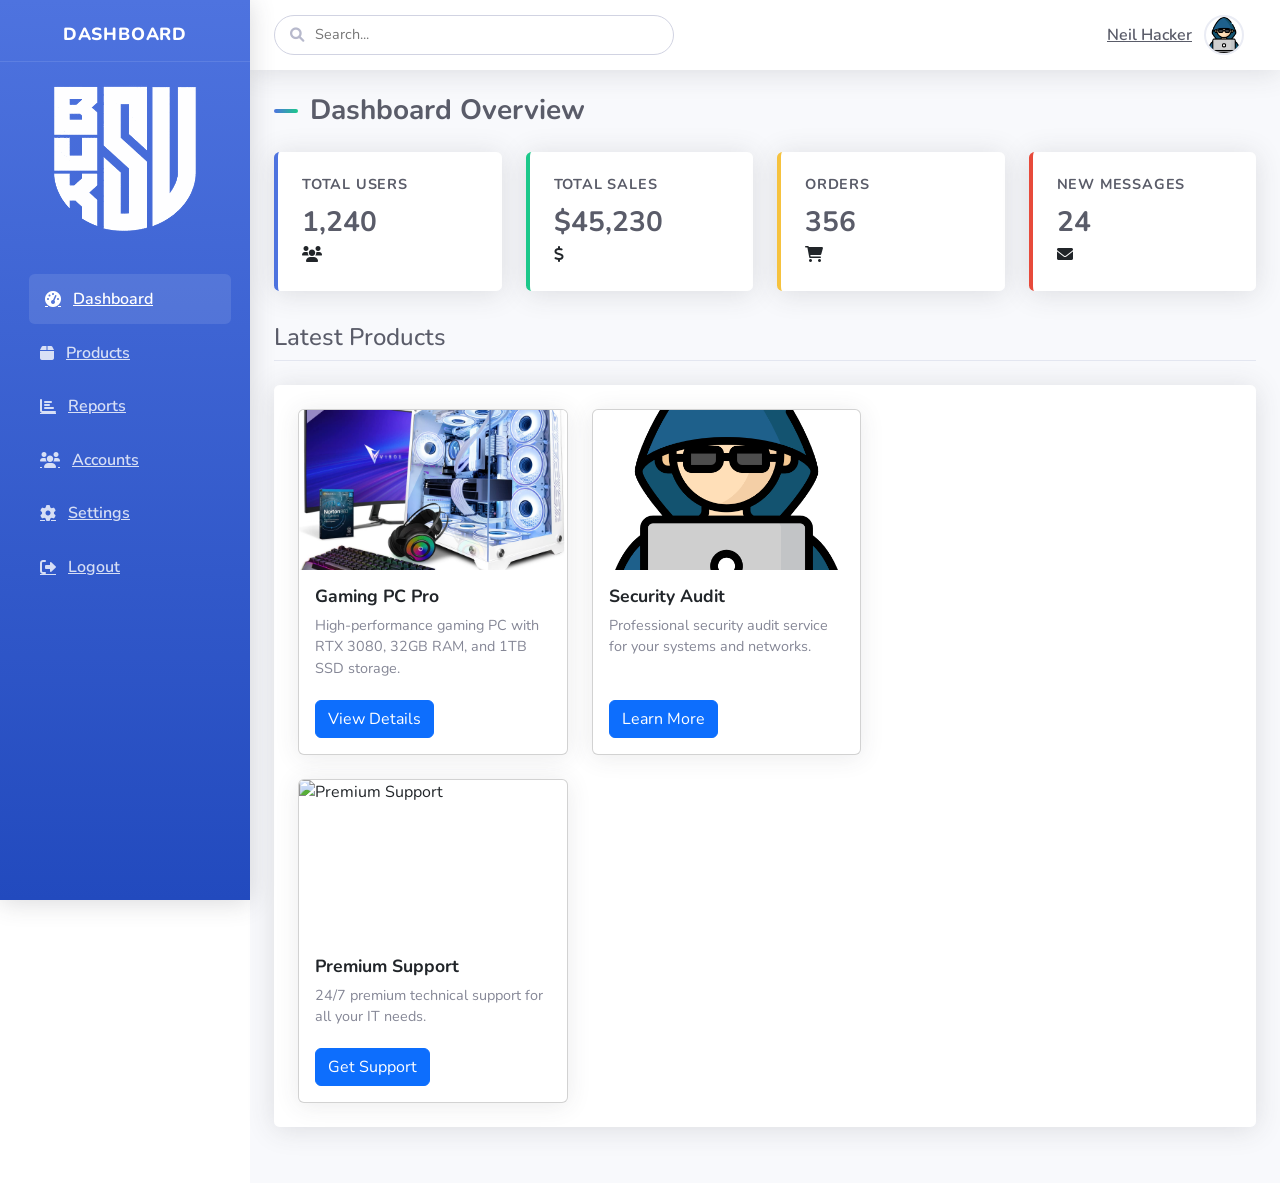
==== Index.html @ c75f9dcf "firstcommit" ====
<!DOCTYPE html>
<html lang="en">
<head>
    <meta charset="UTF-8">
    <meta name="viewport" content="width=device-width, initial-scale=1.0">
    <title>Admin Dashboard</title>
    <!-- Font Awesome -->
    <link rel="stylesheet" href="https://cdnjs.cloudflare.com/ajax/libs/font-awesome/6.0.0-beta3/css/all.min.css">
    <!-- Google Fonts - Nunito -->
    <link href="https://fonts.googleapis.com/css2?family=Nunito:wght@300;400;600;700&display=swap" rel="stylesheet">
    <!-- Custom CSS -->
    <link rel="stylesheet" href="Style/CSS/Index.css">
    <!-- Bootstrap CSS -->
    <link href="https://cdn.jsdelivr.net/npm/bootstrap@5.3.3/dist/css/bootstrap.min.css" rel="stylesheet" integrity="sha384-QWTKZyjpPEjISv5WaRU9OFeRpok6YctnYmDr5pNlyT2bRjXh0JMhjY6hW+ALEwIH" crossorigin="anonymous">
</head>
<body>
    <!-- Sidebar Navigation -->
    <aside class="sidebar">
        <div class="dashtext">
            <h3>DASHBOARD</h3>
        </div>
        <img src="Images/buksu-logo.png" alt="BUksU Logo" class="logo">
        
        <nav class="menu">
            <a href="Index.html" class="active">
                <i class="fas fa-tachometer-alt"></i>
                <span>Dashboard</span>
            </a>
            <a href="Products.html">
                <i class="fas fa-box"></i>
                <span>Products</span>
            </a>
            <a href="Reports.html">
                <i class="fas fa-chart-bar"></i>
                <span>Reports</span>
            </a>
            <a href="Accounts.html">
                <i class="fas fa-users"></i>
                <span>Accounts</span>
            </a>
            <a href="Settings.html" class="settings">
                <i class="fas fa-cog"></i>
                <span>Settings</span>
            </a>
            <a href="D:\\Programming\\HTML-CSS\\Penaflorida-CSS-HTML\\Login.html" class="logout">
                <i class="fas fa-sign-out-alt"></i>
                <span>Logout</span>
            </a>
        </nav>
    </aside>

    <!-- Main Content -->
    <main class="content">
        <!-- Top Navigation Bar -->
        <header class="topbar">
            <div class="search-container">
                <input type="text" placeholder="Search...">
            </div>
            <a href="#" class="profilepic">
                <span>Neil Hacker</span>
                <img src="Images/hacker.png" alt="Profile">
            </a>
        </header>

        <!-- Dashboard Content -->
        <div class="dashboard-data">
            <h1>Dashboard Overview</h1>
            
            <!-- Stats Cards -->
            <div class="studentinfo">
                <div class="info">
                    <h2>Total Users</h2>
                    <p>1,240</p>
                    <i class="fas fa-users"></i>
                </div>
                <div class="info">
                    <h2>Total Sales</h2>
                    <p>$45,230</p>
                    <i class="fas fa-dollar-sign"></i>
                </div>
                <div class="info">
                    <h2>Orders</h2>
                    <p>356</p>
                    <i class="fas fa-shopping-cart"></i>
                </div>
                <div class="info">
                    <h2>New Messages</h2>
                    <p>24</p>
                    <i class="fas fa-envelope"></i>
                </div>
            </div>

            <!-- Latest Products Section -->
            <section class="products-section">
                <h2>Latest Products</h2>
                <div class="topucontainer">
                    <div class="topuser">
                        <!-- Product Card 1 -->
                        <div class="card">
                            <img src="Images/pc.jpg" class="card-img-top" alt="Gaming PC">
                            <div class="card-body">
                                <h5 class="card-title">Gaming PC Pro</h5>
                                <p class="card-text">High-performance gaming PC with RTX 3080, 32GB RAM, and 1TB SSD storage.</p>
                                <a href="#" class="btn btn-primary">View Details</a>
                            </div>
                        </div>

                        <!-- Product Card 2 -->
                        <div class="card">
                            <img src="Images/hacker.png" class="card-img-top" alt="Security Service">
                            <div class="card-body">
                                <h5 class="card-title">Security Audit</h5>
                                <p class="card-text">Professional security audit service for your systems and networks.</p>
                                <a href="#" class="btn btn-primary">Learn More</a>
                            </div>
                        </div>

                        <!-- Product Card 3 -->
                        <div class="card">
                            <img src="https://via.placeholder.com/300x200/4e73df/ffffff?text=Product" class="card-img-top" alt="Premium Support">
                            <div class="card-body">
                                <h5 class="card-title">Premium Support</h5>
                                <p class="card-text">24/7 premium technical support for all your IT needs.</p>
                                <a href="#" class="btn btn-primary">Get Support</a>
                            </div>
                        </div>
                    </div>
                </div>
            </section>
        </div>
    </main>

    <!-- Add any additional scripts here -->
    <script>
        // Add any JavaScript functionality here
        document.addEventListener('DOMContentLoaded', function() {
            // Add active class to current page link
            const currentPage = window.location.pathname.split('/').pop() || 'index.html';
            const navLinks = document.querySelectorAll('.menu a');
            
            navLinks.forEach(link => {
                if (link.getAttribute('href') === currentPage) {
                    link.classList.add('active');
                }
            });
            
            // Add animation to stats on scroll
            const observerOptions = {
                threshold: 0.5
            };
            
            const observer = new IntersectionObserver((entries) => {
                entries.forEach(entry => {
                    if (entry.isIntersecting) {
                        entry.target.classList.add('animate');
                    }
                });
            }, observerOptions);
            
            document.querySelectorAll('.info').forEach(info => {
                observer.observe(info);
            });
        });
    </script>
</body>
</html>
---- Style/CSS/Index.css ----
/* Modern Dashboard UI Styles */
:root {
    --primary-color: #4e73df;
    --secondary-color: #1cc88a;
    --accent-color: #f6c23e;
    --danger-color: #e74a3b;
    --dark-color: #5a5c69;
    --light-color: #f8f9fc;
    --sidebar-width: 250px;
    --topbar-height: 70px;
    --transition: all 0.3s ease;
    --border-radius: 0.35rem;
    --box-shadow: 0 0.15rem 1.75rem 0 rgba(58, 59, 69, 0.15);
}

* {
    margin: 0;
    padding: 0;
    box-sizing: border-box;
    font-family: 'Nunito', -apple-system, BlinkMacSystemFont, 'Segoe UI', Roboto, 'Helvetica Neue', Arial, sans-serif;
}

body {
    display: flex;
    min-height: 100vh;
    background-color: var(--light-color);
    color: #5a5c69;
    line-height: 1.5;
}

a {
    text-decoration: none;
    transition: var(--transition);
}

/* Sidebar Styles */
.sidebar {
    position: fixed;
    top: 0;
    left: 0;
    width: var(--sidebar-width);
    height: 100vh;
    background: linear-gradient(180deg, var(--primary-color) 0%, #224abe 100%);
    color: white;
    padding: 1.5rem 0;
    display: flex;
    flex-direction: column;
    z-index: 1000;
    box-shadow: 0 0.15rem 1.5rem 0 rgba(58, 59, 69, 0.2);
    transition: var(--transition);
}

.sidebar .logo {
    width: 80%;
    max-width: 160px;
    height: auto;
    margin: 0 auto 2rem;
    display: block;
    filter: brightness(0) invert(1);
}

.dashtext h3 {
    text-align: center;
    font-size: 1.1rem;
    font-weight: 800;
    text-transform: uppercase;
    letter-spacing: 0.05rem;
    padding: 0 1rem 1rem;
    margin-bottom: 1rem;
    border-bottom: 1px solid rgba(255, 255, 255, 0.1);
}

.menu {
    flex: 1;
    padding: 0 1rem;
    overflow-y: auto;
}

.menu a, .settings, .logout {
    display: flex;
    align-items: center;
    gap: 0.75rem;
    padding: 0.8rem 1rem;
    margin: 0.25rem 0.5rem;
    border-radius: var(--border-radius);
    color: rgba(255, 255, 255, 0.8);
    font-weight: 600;
    transition: var(--transition);
}

.menu a img, .settings img, .logout img {
    width: 1.2rem;
    height: 1.2rem;
    opacity: 0.8;
}

.menu a:hover, .settings:hover, .logout:hover,
.menu a.active {
    background-color: rgba(255, 255, 255, 0.1);
    color: white;
    transform: translateX(5px);
}

.menu a:hover img, .settings:hover img, .logout:hover img,
.menu a.active img {
    opacity: 1;
}

.settings, .logout {
    margin: 0.5rem 0.75rem;
    padding: 0.8rem 1rem;
}

.logout {
    margin-top: auto;
    color: rgba(255, 255, 255, 0.7);
}

.logout:hover {
    color: #fff;
    background-color: rgba(231, 74, 59, 0.2);
}

/* Main Content Area */
.content {
    flex: 1;
    margin-left: var(--sidebar-width);
    min-height: 100vh;
    display: flex;
    flex-direction: column;
}

/* Topbar Styles */
.topbar {
    height: var(--topbar-height);
    background: white;
    box-shadow: var(--box-shadow);
    padding: 0 1.5rem;
    display: flex;
    align-items: center;
    justify-content: space-between;
    z-index: 100;
    position: sticky;
    top: 0;
}

.search-container {
    position: relative;
    flex: 0 1 400px;
}

.topbar input {
    width: 100%;
    padding: 0.5rem 1rem 0.5rem 2.5rem;
    border: 1px solid #d1d3e2;
    border-radius: 2rem;
    font-size: 0.9rem;
    transition: var(--transition);
}

.topbar input:focus {
    border-color: #bac8f3;
    box-shadow: 0 0 0 0.2rem rgba(78, 115, 223, 0.25);
    outline: none;
}

.search-container::before {
    content: '\f002';
    font-family: 'Font Awesome 5 Free';
    font-weight: 900;
    position: absolute;
    left: 1rem;
    top: 50%;
    transform: translateY(-50%);
    color: #b7b9cc;
    font-size: 0.9rem;
}

.profilepic {
    display: flex;
    align-items: center;
    gap: 0.75rem;
    padding: 0.5rem 0.75rem;
    border-radius: 2rem;
    color: var(--dark-color);
    font-weight: 600;
    transition: var(--transition);
}

.profilepic:hover {
    background-color: #eaecf4;
}

.profilepic img {
    width: 2.5rem;
    height: 2.5rem;
    border-radius: 50%;
    object-fit: cover;
    border: 2px solid #eaecf4;
}

/* Dashboard Content */
.dashboard-data {
    flex: 1;
    padding: 1.5rem;
    background-color: var(--light-color);
}

.dashboard-data h1 {
    color: var(--dark-color);
    font-size: 1.75rem;
    font-weight: 700;
    margin-bottom: 1.5rem;
    display: flex;
    align-items: center;
    gap: 0.75rem;
}

.dashboard-data h1::before {
    content: '';
    display: block;
    width: 1.5rem;
    height: 0.25rem;
    background: linear-gradient(90deg, var(--primary-color), var(--secondary-color));
    border-radius: 0.5rem;
}

/* Stats Cards */
.studentinfo {
    display: grid;
    grid-template-columns: repeat(auto-fit, minmax(220px, 1fr));
    gap: 1.5rem;
    margin-bottom: 2rem;
}

.info {
    background: white;
    border-radius: var(--border-radius);
    padding: 1.5rem;
    box-shadow: var(--box-shadow);
    border-left: 0.25rem solid var(--primary-color);
    transition: var(--transition);
    position: relative;
    overflow: hidden;
}

.info:hover {
    transform: translateY(-5px);
    box-shadow: 0 0.5rem 1.5rem rgba(0, 0, 0, 0.1);
}

.info h2 {
    color: var(--dark-color);
    font-size: 0.9rem;
    font-weight: 700;
    text-transform: uppercase;
    letter-spacing: 0.05rem;
    margin-bottom: 0.5rem;
}

.info p {
    color: #5a5c69;
    font-size: 1.75rem;
    font-weight: 700;
    margin: 0;
}

.info:nth-child(1) { border-left-color: var(--primary-color); }
.info:nth-child(2) { border-left-color: var(--secondary-color); }
.info:nth-child(3) { border-left-color: var(--accent-color); }
.info:nth-child(4) { border-left-color: var(--danger-color); }

/* Products Section */
.products-section h2 {
    font-size: 1.5rem;
    color: var(--dark-color);
    margin: 2rem 0 1.5rem;
    padding-bottom: 0.5rem;
    border-bottom: 1px solid #e3e6f0;
}

.topucontainer {
    background: white;
    border-radius: var(--border-radius);
    box-shadow: var(--box-shadow);
    padding: 1.5rem;
    margin-bottom: 2rem;
    width: 100%;
    height: auto;
    display: flex;
    align-items: center;
    margin-bottom: 2rem;
}

.topuser {
    display: grid;
    grid-template-columns: repeat(auto-fill, minmax(250px, 1fr));
    gap: 1.5rem;
    margin: 0;
margin: 0;
}

.card {
border: none;
border-radius: var(--border-radius);
box-shadow: 0 0.15rem 1.5rem 0 rgba(58, 59, 69, 0.1);
transition: var(--transition);
overflow: hidden;
height: 100%;
display: flex;
flex-direction: column;
background: white;
}

.card:hover {
transform: translateY(-5px);
box-shadow: 0 0.5rem 1.5rem rgba(58, 59, 69, 0.2);
}

.card-img-top {
height: 160px;
object-fit: cover;
width: 100%;
}

.card-body {
padding: 1.25rem;
flex: 1;
display: flex;
flex-direction: column;
}

.card-title {
font-size: 1.1rem;
font-weight: 700;
margin-bottom: 0.75rem;
color: var(--dark-color);
}

.card-text {
color: #858796;
font-size: 0.9rem;
margin-bottom: 1.25rem;
flex: 1;
}

.btn-primary {
background-color: var(--primary-color);
border: none;
padding: 0.5rem 1.25rem;
font-size: 0.9rem;
font-weight: 600;
border-radius: 0.35rem;
transition: var(--transition);
align-self: flex-start;
color: white;
text-decoration: none;
display: inline-block;
}

.btn-primary:hover {
background-color: #2e59d9;
transform: translateY(-2px);
box-shadow: 0 0.5rem 1rem rgba(78, 115, 223, 0.25);
color: white;
}
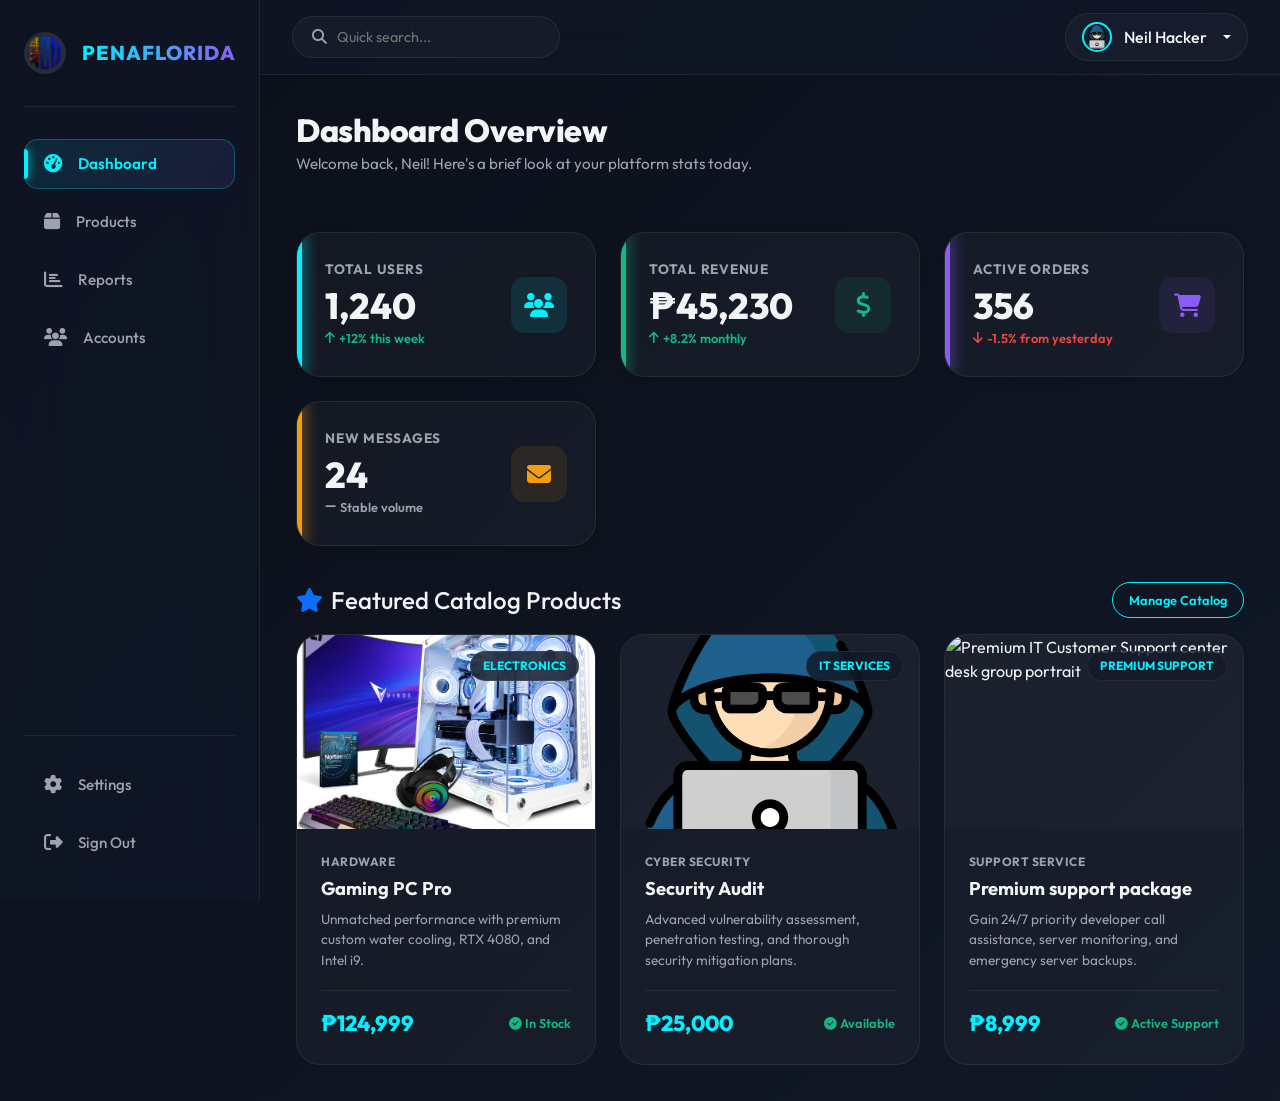
==== commit a47a042c: "refactor: unify design system with a new global stylesheet and modular JavaScript dashboard logic" ====
--- a/Index.html
+++ b/Index.html
@@ -1,127 +1,213 @@
 <!DOCTYPE html>
-<html lang="en">
+<html lang="en" data-theme="dark">
 <head>
     <meta charset="UTF-8">
     <meta name="viewport" content="width=device-width, initial-scale=1.0">
-    <title>Admin Dashboard</title>
+    <title>Admin Overview | Dashboard</title>
+    <!-- SEO Meta Tags -->
+    <meta name="description" content="Premium responsive administrator dashboard with high-end glassmorphism styling and seamless interactive JavaScript animations.">
     <!-- Font Awesome -->
-    <link rel="stylesheet" href="https://cdnjs.cloudflare.com/ajax/libs/font-awesome/6.0.0-beta3/css/all.min.css">
-    <!-- Google Fonts - Nunito -->
-    <link href="https://fonts.googleapis.com/css2?family=Nunito:wght@300;400;600;700&display=swap" rel="stylesheet">
-    <!-- Custom CSS -->
-    <link rel="stylesheet" href="Style/CSS/Index.css">
-    <!-- Bootstrap CSS -->
+    <link rel="stylesheet" href="https://cdnjs.cloudflare.com/ajax/libs/font-awesome/6.4.0/css/all.min.css">
+    <!-- Google Fonts - Nunito/Outfit -->
+    <link href="https://fonts.googleapis.com/css2?family=Outfit:wght@300;400;500;600;700;800&display=swap" rel="stylesheet">
+    <!-- Bootstrap 5 CSS -->
     <link href="https://cdn.jsdelivr.net/npm/bootstrap@5.3.3/dist/css/bootstrap.min.css" rel="stylesheet" integrity="sha384-QWTKZyjpPEjISv5WaRU9OFeRpok6YctnYmDr5pNlyT2bRjXh0JMhjY6hW+ALEwIH" crossorigin="anonymous">
+    <!-- Custom Unified CSS -->
+    <link rel="stylesheet" href="Style/CSS/Dashboard.css">
 </head>
 <body>
     <!-- Sidebar Navigation -->
     <aside class="sidebar">
-        <div class="dashtext">
-            <h3>DASHBOARD</h3>
+        <div class="sidebar-brand">
+            <img src="Images/buksu-logo.png" alt="Penaflorida Logo" class="logo">
+            <span class="sidebar-title">Penaflorida</span>
         </div>
-        <img src="Images/buksu-logo.png" alt="BUksU Logo" class="logo">
         
-        <nav class="menu">
-            <a href="Index.html" class="active">
+        <nav class="sidebar-nav">
+            <a href="Index.html" class="nav-link active" id="nav-dashboard">
                 <i class="fas fa-tachometer-alt"></i>
                 <span>Dashboard</span>
             </a>
-            <a href="Products.html">
+            <a href="Products.html" class="nav-link" id="nav-products">
                 <i class="fas fa-box"></i>
                 <span>Products</span>
             </a>
-            <a href="Reports.html">
+            <a href="Reports.html" class="nav-link" id="nav-reports">
                 <i class="fas fa-chart-bar"></i>
                 <span>Reports</span>
             </a>
-            <a href="Accounts.html">
+            <a href="Accounts.html" class="nav-link" id="nav-accounts">
                 <i class="fas fa-users"></i>
                 <span>Accounts</span>
             </a>
-            <a href="Settings.html" class="settings">
+        </nav>
+
+        <div class="sidebar-footer">
+            <a href="Settings.html" class="nav-link" id="nav-settings">
                 <i class="fas fa-cog"></i>
                 <span>Settings</span>
             </a>
-            <a href="D:\\Programming\\HTML-CSS\\Penaflorida-CSS-HTML\\Login.html" class="logout">
+            <a href="Logout.html" class="nav-link logout-link" id="nav-logout">
                 <i class="fas fa-sign-out-alt"></i>
-                <span>Logout</span>
-            </a>
-        </nav>
+                <span>Sign Out</span>
+            </a>
+        </div>
     </aside>
 
-    <!-- Main Content -->
-    <main class="content">
+    <!-- Main Content Area -->
+    <main class="main-content">
         <!-- Top Navigation Bar -->
         <header class="topbar">
-            <div class="search-container">
-                <input type="text" placeholder="Search...">
-            </div>
-            <a href="#" class="profilepic">
-                <span>Neil Hacker</span>
-                <img src="Images/hacker.png" alt="Profile">
-            </a>
+            <div class="d-flex align-items-center gap-3">
+                <button class="mobile-toggle" aria-label="Toggle Sidebar" id="hamburger-menu">
+                    <i class="fas fa-bars"></i>
+                </button>
+                <div class="search-bar">
+                    <i class="fas fa-search"></i>
+                    <input type="text" placeholder="Quick search..." aria-label="Search" id="global-search">
+                </div>
+            </div>
+
+            <div class="user-menu">
+                <div class="dropdown">
+                    <button class="dropdown-toggle" type="button" id="userDropdown" aria-expanded="false">
+                        <img src="Images/hacker.png" alt="Neil Admin Avatar" class="user-avatar">
+                        <span class="user-name d-none d-sm-inline">Neil Hacker</span>
+                    </button>
+                    <ul class="dropdown-menu dropdown-menu-end" aria-labelledby="userDropdown">
+                        <li><a class="dropdown-item" href="Settings.html"><i class="fas fa-user-cog"></i>Profile Settings</a></li>
+                        <li><a class="dropdown-item" href="Settings.html"><i class="fas fa-palette"></i>Theme Settings</a></li>
+                        <li><hr class="dropdown-divider"></li>
+                        <li><a class="dropdown-item" href="Logout.html"><i class="fas fa-sign-out-alt"></i>Sign Out</a></li>
+                    </ul>
+                </div>
+            </div>
         </header>
 
-        <!-- Dashboard Content -->
-        <div class="dashboard-data">
-            <h1>Dashboard Overview</h1>
+        <!-- Dashboard Scroll Content -->
+        <div class="content animate-fade-in delay-1">
+            <div class="d-flex justify-content-between align-items-center mb-4">
+                <div>
+                    <h1 class="page-title">Dashboard Overview</h1>
+                    <p class="page-subtitle">Welcome back, Neil! Here's a brief look at your platform stats today.</p>
+                </div>
+            </div>
             
-            <!-- Stats Cards -->
-            <div class="studentinfo">
-                <div class="info">
-                    <h2>Total Users</h2>
-                    <p>1,240</p>
-                    <i class="fas fa-users"></i>
-                </div>
-                <div class="info">
-                    <h2>Total Sales</h2>
-                    <p>$45,230</p>
-                    <i class="fas fa-dollar-sign"></i>
-                </div>
-                <div class="info">
-                    <h2>Orders</h2>
-                    <p>356</p>
-                    <i class="fas fa-shopping-cart"></i>
-                </div>
-                <div class="info">
-                    <h2>New Messages</h2>
-                    <p>24</p>
-                    <i class="fas fa-envelope"></i>
-                </div>
-            </div>
-
-            <!-- Latest Products Section -->
-            <section class="products-section">
-                <h2>Latest Products</h2>
-                <div class="topucontainer">
-                    <div class="topuser">
-                        <!-- Product Card 1 -->
-                        <div class="card">
-                            <img src="Images/pc.jpg" class="card-img-top" alt="Gaming PC">
-                            <div class="card-body">
-                                <h5 class="card-title">Gaming PC Pro</h5>
-                                <p class="card-text">High-performance gaming PC with RTX 3080, 32GB RAM, and 1TB SSD storage.</p>
-                                <a href="#" class="btn btn-primary">View Details</a>
-                            </div>
-                        </div>
-
-                        <!-- Product Card 2 -->
-                        <div class="card">
-                            <img src="Images/hacker.png" class="card-img-top" alt="Security Service">
-                            <div class="card-body">
-                                <h5 class="card-title">Security Audit</h5>
-                                <p class="card-text">Professional security audit service for your systems and networks.</p>
-                                <a href="#" class="btn btn-primary">Learn More</a>
-                            </div>
-                        </div>
-
-                        <!-- Product Card 3 -->
-                        <div class="card">
-                            <img src="https://via.placeholder.com/300x200/4e73df/ffffff?text=Product" class="card-img-top" alt="Premium Support">
-                            <div class="card-body">
-                                <h5 class="card-title">Premium Support</h5>
-                                <p class="card-text">24/7 premium technical support for all your IT needs.</p>
-                                <a href="#" class="btn btn-primary">Get Support</a>
+            <!-- Dynamic Stats Cards -->
+            <div class="stats-grid">
+                <div class="stat-card stat-users animate-fade-in delay-1">
+                    <div class="stat-info">
+                        <h3>Total Users</h3>
+                        <div class="stat-number">1,240</div>
+                        <div class="stat-trend up">
+                            <i class="fas fa-arrow-up"></i> +12% this week
+                        </div>
+                    </div>
+                    <div class="stat-icon-wrapper">
+                        <i class="fas fa-users"></i>
+                    </div>
+                </div>
+                <div class="stat-card stat-sales animate-fade-in delay-2">
+                    <div class="stat-info">
+                        <h3>Total Revenue</h3>
+                        <div class="stat-number">₱45,230</div>
+                        <div class="stat-trend up">
+                            <i class="fas fa-arrow-up"></i> +8.2% monthly
+                        </div>
+                    </div>
+                    <div class="stat-icon-wrapper">
+                        <i class="fas fa-dollar-sign"></i>
+                    </div>
+                </div>
+                <div class="stat-card stat-orders animate-fade-in delay-3">
+                    <div class="stat-info">
+                        <h3>Active Orders</h3>
+                        <div class="stat-number">356</div>
+                        <div class="stat-trend down">
+                            <i class="fas fa-arrow-down"></i> -1.5% from yesterday
+                        </div>
+                    </div>
+                    <div class="stat-icon-wrapper">
+                        <i class="fas fa-shopping-cart"></i>
+                    </div>
+                </div>
+                <div class="stat-card stat-messages animate-fade-in delay-4">
+                    <div class="stat-info">
+                        <h3>New Messages</h3>
+                        <div class="stat-number">24</div>
+                        <div class="stat-trend neutral">
+                            <i class="fas fa-minus"></i> Stable volume
+                        </div>
+                    </div>
+                    <div class="stat-icon-wrapper">
+                        <i class="fas fa-envelope"></i>
+                    </div>
+                </div>
+            </div>
+
+            <!-- Featured/Latest Products Showcase -->
+            <section class="products-section animate-fade-in delay-5">
+                <div class="d-flex justify-content-between align-items-center mb-3">
+                    <h2 class="h4 font-weight-bold mb-0">
+                        <i class="fas fa-star text-primary me-2"></i>Featured Catalog Products
+                    </h2>
+                    <a href="Products.html" class="btn btn-sm btn-outline-primary">Manage Catalog</a>
+                </div>
+
+                <div class="row g-4">
+                    <!-- Product Item 1 -->
+                    <div class="col-12 col-md-6 col-lg-4">
+                        <div class="product-card">
+                            <div class="product-badge">ELECTRONICS</div>
+                            <div class="product-img-wrapper">
+                                <img src="Images/pc.jpg" alt="Gaming PC Pro hardware specification rendering">
+                            </div>
+                            <div class="product-details">
+                                <span class="product-category">Hardware</span>
+                                <h5 class="product-title">Gaming PC Pro</h5>
+                                <p class="product-desc">Unmatched performance with premium custom water cooling, RTX 4080, and Intel i9.</p>
+                                <div class="product-meta-row">
+                                    <span class="product-price">₱124,999</span>
+                                    <span class="product-stock in-stock"><i class="fas fa-check-circle"></i> In Stock</span>
+                                </div>
+                            </div>
+                        </div>
+                    </div>
+
+                    <!-- Product Item 2 -->
+                    <div class="col-12 col-md-6 col-lg-4">
+                        <div class="product-card">
+                            <div class="product-badge">IT SERVICES</div>
+                            <div class="product-img-wrapper">
+                                <img src="Images/hacker.png" alt="Cyber Security Professional Audit Interface">
+                            </div>
+                            <div class="product-details">
+                                <span class="product-category">Cyber Security</span>
+                                <h5 class="product-title">Security Audit</h5>
+                                <p class="product-desc">Advanced vulnerability assessment, penetration testing, and thorough security mitigation plans.</p>
+                                <div class="product-meta-row">
+                                    <span class="product-price">₱25,000</span>
+                                    <span class="product-stock in-stock"><i class="fas fa-check-circle"></i> Available</span>
+                                </div>
+                            </div>
+                        </div>
+                    </div>
+
+                    <!-- Product Item 3 -->
+                    <div class="col-12 col-md-6 col-lg-4">
+                        <div class="product-card">
+                            <div class="product-badge">PREMIUM SUPPORT</div>
+                            <div class="product-img-wrapper">
+                                <img src="https://images.unsplash.com/photo-1521737711867-e3b90473bd58?w=500&auto=format&fit=crop" alt="Premium IT Customer Support center desk group portrait">
+                            </div>
+                            <div class="product-details">
+                                <span class="product-category">Support Service</span>
+                                <h5 class="product-title">Premium support package</h5>
+                                <p class="product-desc">Gain 24/7 priority developer call assistance, server monitoring, and emergency server backups.</p>
+                                <div class="product-meta-row">
+                                    <span class="product-price">₱8,999</span>
+                                    <span class="product-stock in-stock"><i class="fas fa-check-circle"></i> Active Support</span>
+                                </div>
                             </div>
                         </div>
                     </div>
@@ -130,37 +216,9 @@
         </div>
     </main>
 
-    <!-- Add any additional scripts here -->
-    <script>
-        // Add any JavaScript functionality here
-        document.addEventListener('DOMContentLoaded', function() {
-            // Add active class to current page link
-            const currentPage = window.location.pathname.split('/').pop() || 'index.html';
-            const navLinks = document.querySelectorAll('.menu a');
-            
-            navLinks.forEach(link => {
-                if (link.getAttribute('href') === currentPage) {
-                    link.classList.add('active');
-                }
-            });
-            
-            // Add animation to stats on scroll
-            const observerOptions = {
-                threshold: 0.5
-            };
-            
-            const observer = new IntersectionObserver((entries) => {
-                entries.forEach(entry => {
-                    if (entry.isIntersecting) {
-                        entry.target.classList.add('animate');
-                    }
-                });
-            }, observerOptions);
-            
-            document.querySelectorAll('.info').forEach(info => {
-                observer.observe(info);
-            });
-        });
-    </script>
+    <!-- Bootstrap 5 JavaScript Bundle -->
+    <script src="https://cdn.jsdelivr.net/npm/bootstrap@5.3.3/dist/js/bootstrap.bundle.min.js" integrity="sha384-YvpcrYf0tY3lHB60NNkmXc5s9fDVZLESaAA55NDzOxhy9GkcIdslK1eN7N6jIeHz" crossorigin="anonymous"></script>
+    <!-- Custom Interactive JS -->
+    <script src="Style/JS/Dashboard.js"></script>
 </body>
 </html>
--- a/Style/CSS/Dashboard.css
+++ b/Style/CSS/Dashboard.css
@@ -0,0 +1,1228 @@
+/* ==========================================================================
+   Cohesive Premium Dashboard CSS System (Glassmorphic & Fully Responsive)
+   ========================================================================== */
+
+@import url('https://fonts.googleapis.com/css2?family=Outfit:wght@300;400;500;600;700;800&family=Plus+Jakarta+Sans:wght@300;400;500;600;700;800&display=swap');
+
+:root {
+    /* Color Palette - Premium Dark Theme (Default) */
+    --bg-gradient: linear-gradient(135deg, #0b0f19 0%, #111827 100%);
+    --panel-bg: rgba(17, 24, 39, 0.7);
+    --glass-bg: rgba(255, 255, 255, 0.03);
+    --glass-border: rgba(255, 255, 255, 0.07);
+    --glass-border-glow: rgba(0, 242, 254, 0.15);
+    
+    --primary: #00f2fe; /* Neon Cyan */
+    --primary-rgb: 0, 242, 254;
+    --secondary: #8b5cf6; /* Electric Violet */
+    --secondary-rgb: 139, 92, 246;
+    
+    --text-main: #f3f4f6;
+    --text-muted: #9ca3af;
+    --text-inverse: #111827;
+    
+    --success: #10b981; /* Emerald */
+    --warning: #f59e0b; /* Amber */
+    --danger: #ef4444;  /* Rose */
+    --info: #3b82f6;    /* Royal Blue */
+    
+    --sidebar-width: 260px;
+    --topbar-height: 75px;
+    --border-radius-sm: 8px;
+    --border-radius-md: 14px;
+    --border-radius-lg: 24px;
+    
+    --transition-fast: 0.2s cubic-bezier(0.4, 0, 0.2, 1);
+    --transition-smooth: 0.4s cubic-bezier(0.25, 0.8, 0.25, 1);
+    
+    --shadow-sm: 0 2px 8px rgba(0, 0, 0, 0.15);
+    --shadow-md: 0 8px 32px 0 rgba(0, 0, 0, 0.3);
+    --shadow-glow: 0 0 20px rgba(0, 242, 254, 0.25);
+    
+    --font-primary: 'Outfit', 'Plus Jakarta Sans', sans-serif;
+}
+
+/* Light Theme Variables */
+[data-theme="light"] {
+    --bg-gradient: linear-gradient(135deg, #f5f7fa 0%, #e4e8f0 100%);
+    --panel-bg: rgba(255, 255, 255, 0.85);
+    --glass-bg: rgba(255, 255, 255, 0.4);
+    --glass-border: rgba(0, 0, 0, 0.06);
+    --glass-border-glow: rgba(139, 92, 246, 0.15);
+    
+    --primary: #8b5cf6; /* Switch main to Purple in light mode for better contrast */
+    --primary-rgb: 139, 92, 246;
+    --secondary: #06b6d4; /* Cyan */
+    --secondary-rgb: 6, 182, 212;
+    
+    --text-main: #1f2937;
+    --text-muted: #6b7280;
+    --text-inverse: #ffffff;
+    
+    --shadow-md: 0 8px 32px 0 rgba(31, 38, 135, 0.08);
+    --shadow-glow: 0 0 20px rgba(139, 92, 246, 0.15);
+}
+
+/* Base resets and defaults */
+* {
+    margin: 0;
+    padding: 0;
+    box-sizing: border-box;
+    font-family: var(--font-primary);
+}
+
+body {
+    background: var(--bg-gradient);
+    color: var(--text-main);
+    min-height: 100vh;
+    display: flex;
+    overflow-x: hidden;
+    transition: background var(--transition-smooth), color var(--transition-fast);
+}
+
+/* Scrollbar styling */
+::-webkit-scrollbar {
+    width: 6px;
+    height: 6px;
+}
+::-webkit-scrollbar-track {
+    background: rgba(0, 0, 0, 0.1);
+}
+::-webkit-scrollbar-thumb {
+    background: var(--glass-border);
+    border-radius: 10px;
+}
+::-webkit-scrollbar-thumb:hover {
+    background: var(--primary);
+}
+
+/* Layout Grid Structure */
+.sidebar {
+    position: fixed;
+    top: 0;
+    left: 0;
+    bottom: 0;
+    width: var(--sidebar-width);
+    background: var(--panel-bg);
+    backdrop-filter: blur(30px);
+    -webkit-backdrop-filter: blur(30px);
+    border-right: 1px solid var(--glass-border);
+    z-index: 1000;
+    display: flex;
+    flex-direction: column;
+    padding: 2rem 1.5rem;
+    transition: transform var(--transition-smooth), background var(--transition-smooth);
+}
+
+.main-content {
+    margin-left: var(--sidebar-width);
+    flex: 1;
+    min-height: 100vh;
+    display: flex;
+    flex-direction: column;
+    width: calc(100% - var(--sidebar-width));
+    transition: margin-left var(--transition-smooth), width var(--transition-smooth);
+}
+
+/* Brand Section */
+.sidebar-brand {
+    display: flex;
+    align-items: center;
+    gap: 1rem;
+    padding-bottom: 2rem;
+    border-bottom: 1px solid var(--glass-border);
+    margin-bottom: 2rem;
+}
+
+.sidebar-brand .logo {
+    width: 42px;
+    height: 42px;
+    object-fit: contain;
+    border-radius: 50%;
+    background: rgba(255, 255, 255, 0.1);
+    padding: 3px;
+    box-shadow: var(--shadow-sm);
+    transition: transform var(--transition-smooth);
+}
+
+.sidebar-brand:hover .logo {
+    transform: rotate(360deg);
+}
+
+.sidebar-title {
+    font-size: 1.25rem;
+    font-weight: 800;
+    letter-spacing: 1px;
+    background: linear-gradient(to right, var(--primary), var(--secondary));
+    -webkit-background-clip: text;
+    -webkit-text-fill-color: transparent;
+    text-transform: uppercase;
+}
+
+/* Sidebar Navigation menu */
+.sidebar-nav {
+    display: flex;
+    flex-direction: column;
+    gap: 0.5rem;
+    flex: 1;
+}
+
+.nav-link {
+    display: flex;
+    align-items: center;
+    gap: 1rem;
+    padding: 0.85rem 1.25rem;
+    color: var(--text-muted);
+    text-decoration: none;
+    font-weight: 500;
+    border-radius: var(--border-radius-md);
+    transition: all var(--transition-fast);
+    position: relative;
+    overflow: hidden;
+}
+
+.nav-link i {
+    font-size: 1.15rem;
+    transition: transform var(--transition-fast);
+}
+
+.nav-link span {
+    font-size: 0.95rem;
+}
+
+.nav-link:hover, .nav-link.active {
+    color: var(--text-main);
+    background: var(--glass-bg);
+    box-shadow: inset 0 0 0 1px var(--glass-border);
+}
+
+.nav-link.active {
+    background: linear-gradient(135deg, rgba(0, 242, 254, 0.1) 0%, rgba(139, 92, 246, 0.1) 100%);
+    box-shadow: inset 0 0 0 1px rgba(var(--primary-rgb), 0.25);
+    color: var(--primary);
+    font-weight: 600;
+}
+
+.nav-link.active::before {
+    content: '';
+    position: absolute;
+    left: 0;
+    top: 20%;
+    height: 60%;
+    width: 4px;
+    background: var(--primary);
+    border-radius: 0 4px 4px 0;
+    box-shadow: 0 0 10px var(--primary);
+}
+
+.nav-link:hover i {
+    transform: scale(1.15) translateX(2px);
+    color: var(--primary);
+}
+
+.sidebar-footer {
+    display: flex;
+    flex-direction: column;
+    gap: 0.5rem;
+    margin-top: auto;
+    padding-top: 1.5rem;
+    border-top: 1px solid var(--glass-border);
+}
+
+.sidebar-footer .nav-link.logout-link:hover {
+    background: rgba(239, 68, 68, 0.1);
+    box-shadow: inset 0 0 0 1px rgba(239, 68, 68, 0.2);
+    color: var(--danger);
+}
+
+.sidebar-footer .nav-link.logout-link:hover i {
+    color: var(--danger);
+}
+
+/* Topbar Header */
+.topbar {
+    height: var(--topbar-height);
+    background: var(--panel-bg);
+    backdrop-filter: blur(20px);
+    -webkit-backdrop-filter: blur(20px);
+    border-bottom: 1px solid var(--glass-border);
+    padding: 0 2rem;
+    display: flex;
+    align-items: center;
+    justify-content: space-between;
+    position: sticky;
+    top: 0;
+    z-index: 900;
+    transition: background var(--transition-smooth);
+}
+
+/* Mobile Toggle Hamburger */
+.mobile-toggle {
+    display: none;
+    background: none;
+    border: none;
+    color: var(--text-main);
+    font-size: 1.5rem;
+    cursor: pointer;
+    padding: 0.5rem;
+    border-radius: var(--border-radius-sm);
+    transition: background var(--transition-fast);
+}
+
+.mobile-toggle:hover {
+    background: var(--glass-bg);
+}
+
+/* Advanced Search Bar */
+.search-bar {
+    position: relative;
+    max-width: 320px;
+    width: 100%;
+}
+
+.search-bar i {
+    position: absolute;
+    left: 1.25rem;
+    top: 50%;
+    transform: translateY(-50%);
+    color: var(--text-muted);
+    font-size: 0.95rem;
+    transition: color var(--transition-fast);
+}
+
+.search-bar input {
+    width: 100%;
+    height: 42px;
+    background: var(--glass-bg);
+    border: 1px solid var(--glass-border);
+    border-radius: 50px;
+    padding: 0 1rem 0 2.75rem;
+    color: var(--text-main);
+    font-size: 0.9rem;
+    outline: none;
+    transition: all var(--transition-smooth);
+}
+
+.search-bar input:focus {
+    background: rgba(var(--primary-rgb), 0.03);
+    border-color: var(--primary);
+    box-shadow: var(--shadow-glow);
+}
+
+.search-bar input:focus + i {
+    color: var(--primary);
+}
+
+/* Profile menu drop */
+.user-menu {
+    display: flex;
+    align-items: center;
+    gap: 1rem;
+}
+
+.user-menu .dropdown-toggle {
+    display: flex;
+    align-items: center;
+    gap: 0.75rem;
+    background: var(--glass-bg);
+    border: 1px solid var(--glass-border);
+    padding: 0.5rem 1rem;
+    border-radius: 50px;
+    color: var(--text-main);
+    text-decoration: none;
+    cursor: pointer;
+    font-weight: 500;
+    transition: all var(--transition-fast);
+}
+
+.user-menu .dropdown-toggle:hover {
+    background: rgba(255, 255, 255, 0.08);
+    border-color: rgba(var(--primary-rgb), 0.3);
+}
+
+.user-avatar {
+    width: 30px;
+    height: 30px;
+    border-radius: 50%;
+    object-fit: cover;
+    border: 2px solid var(--primary);
+}
+
+.dropdown-menu {
+    background: rgba(17, 24, 39, 0.95) !important;
+    backdrop-filter: blur(20px);
+    -webkit-backdrop-filter: blur(20px);
+    border: 1px solid var(--glass-border) !important;
+    border-radius: var(--border-radius-md) !important;
+    box-shadow: var(--shadow-md) !important;
+    padding: 0.5rem !important;
+    margin-top: 0.5rem !important;
+}
+
+[data-theme="light"] .dropdown-menu {
+    background: rgba(255, 255, 255, 0.95) !important;
+}
+
+.dropdown-item {
+    color: var(--text-main) !important;
+    border-radius: var(--border-radius-sm);
+    padding: 0.6rem 1.25rem !important;
+    font-size: 0.9rem;
+    font-weight: 500;
+    transition: all var(--transition-fast) !important;
+    display: flex;
+    align-items: center;
+    gap: 0.75rem;
+}
+
+.dropdown-item:hover {
+    background-color: rgba(var(--primary-rgb), 0.1) !important;
+    color: var(--primary) !important;
+}
+
+.dropdown-divider {
+    border-top: 1px solid var(--glass-border) !important;
+}
+
+/* Page Layout Content Container */
+.content {
+    flex: 1;
+    padding: 2.25rem;
+    overflow-y: auto;
+    width: 100%;
+}
+
+.page-title {
+    font-size: 2rem;
+    font-weight: 800;
+    color: var(--text-main);
+    letter-spacing: -0.5px;
+    margin-bottom: 0.25rem;
+    display: flex;
+    align-items: center;
+    gap: 0.75rem;
+}
+
+.page-subtitle {
+    color: var(--text-muted);
+    font-size: 0.95rem;
+    margin-bottom: 2rem;
+}
+
+/* Breadcrumbs */
+.breadcrumb {
+    margin-bottom: 0 !important;
+}
+
+.breadcrumb-item a {
+    color: var(--primary);
+    text-decoration: none;
+    font-weight: 500;
+}
+
+.breadcrumb-item.active {
+    color: var(--text-muted) !important;
+}
+
+/* Cards (Standard Theme Container) */
+.card {
+    background: var(--glass-bg);
+    backdrop-filter: blur(20px);
+    -webkit-backdrop-filter: blur(20px);
+    border: 1px solid var(--glass-border) !important;
+    border-radius: var(--border-radius-lg) !important;
+    box-shadow: var(--shadow-sm);
+    transition: transform var(--transition-smooth), box-shadow var(--transition-smooth), border-color var(--transition-fast) !important;
+    overflow: hidden;
+    height: 100%;
+}
+
+.card:hover {
+    transform: translateY(-5px);
+    box-shadow: var(--shadow-md);
+    border-color: rgba(var(--primary-rgb), 0.3) !important;
+}
+
+.card-header {
+    background: transparent !important;
+    border-bottom: 1px solid var(--glass-border) !important;
+    padding: 1.5rem !important;
+    font-weight: 700;
+    color: var(--text-main);
+    display: flex;
+    justify-content: space-between;
+    align-items: center;
+}
+
+.card-header h5 {
+    margin: 0;
+    font-size: 1.15rem;
+    font-weight: 700;
+    display: flex;
+    align-items: center;
+    gap: 0.75rem;
+}
+
+.card-header h5 i {
+    color: var(--primary);
+}
+
+.card-body {
+    padding: 1.5rem !important;
+}
+
+.card-footer {
+    background: transparent !important;
+    border-top: 1px solid var(--glass-border) !important;
+    padding: 1.25rem 1.5rem !important;
+}
+
+/* Premium Dashboard Widgets - Stat Cards Grid */
+.stats-grid {
+    display: grid;
+    grid-template-columns: repeat(auto-fit, minmax(240px, 1fr));
+    gap: 1.5rem;
+    margin-bottom: 2.25rem;
+}
+
+.stat-card {
+    position: relative;
+    padding: 1.75rem;
+    border-radius: var(--border-radius-lg);
+    background: var(--glass-bg);
+    border: 1px solid var(--glass-border);
+    box-shadow: var(--shadow-sm);
+    display: flex;
+    align-items: center;
+    justify-content: space-between;
+    overflow: hidden;
+    transition: transform var(--transition-smooth), box-shadow var(--transition-smooth), border-color var(--transition-fast);
+}
+
+.stat-card:hover {
+    transform: translateY(-6px);
+    box-shadow: var(--shadow-md);
+    border-color: rgba(var(--primary-rgb), 0.4);
+}
+
+/* Glowing side lights on stat cards */
+.stat-card::after {
+    content: '';
+    position: absolute;
+    top: 0;
+    left: 0;
+    height: 100%;
+    width: 5px;
+    background: var(--card-accent, var(--primary));
+    box-shadow: 0 0 15px var(--card-accent, var(--primary));
+}
+
+.stat-info h3 {
+    font-size: 0.85rem;
+    text-transform: uppercase;
+    font-weight: 700;
+    color: var(--text-muted);
+    letter-spacing: 0.75px;
+    margin-bottom: 0.5rem;
+}
+
+.stat-number {
+    font-size: 2.25rem;
+    font-weight: 800;
+    color: var(--text-main);
+    line-height: 1.1;
+    margin-bottom: 0.25rem;
+    font-family: var(--font-primary);
+}
+
+.stat-trend {
+    font-size: 0.8rem;
+    font-weight: 600;
+    display: flex;
+    align-items: center;
+    gap: 4px;
+}
+
+.stat-trend.up { color: var(--success); }
+.stat-trend.down { color: var(--danger); }
+.stat-trend.neutral { color: var(--text-muted); }
+
+.stat-icon-wrapper {
+    width: 56px;
+    height: 56px;
+    border-radius: var(--border-radius-md);
+    background: rgba(var(--card-accent-rgb, var(--primary-rgb)), 0.1);
+    color: var(--card-accent, var(--primary));
+    display: flex;
+    align-items: center;
+    justify-content: center;
+    font-size: 1.5rem;
+    transition: transform var(--transition-smooth);
+}
+
+.stat-card:hover .stat-icon-wrapper {
+    transform: scale(1.1) rotate(5deg);
+}
+
+/* Color schemes for stats */
+.stat-users {
+    --card-accent: #00f2fe;
+    --card-accent-rgb: 0, 242, 254;
+}
+.stat-sales {
+    --card-accent: #10b981;
+    --card-accent-rgb: 16, 185, 129;
+}
+.stat-orders {
+    --card-accent: #8b5cf6;
+    --card-accent-rgb: 139, 92, 246;
+}
+.stat-messages {
+    --card-accent: #f59e0b;
+    --card-accent-rgb: 245, 158, 11;
+}
+
+/* Premium Buttons Styling */
+.btn {
+    font-weight: 600;
+    padding: 0.65rem 1.5rem;
+    border-radius: 50px;
+    transition: all var(--transition-fast);
+    display: inline-flex;
+    align-items: center;
+    justify-content: center;
+    gap: 0.5rem;
+    border: none;
+    font-size: 0.9rem;
+}
+
+.btn-primary {
+    background: linear-gradient(135deg, var(--primary) 0%, var(--secondary) 100%);
+    color: var(--text-inverse);
+    box-shadow: 0 4px 15px rgba(var(--primary-rgb), 0.25);
+    font-weight: 700;
+}
+
+.btn-primary:hover {
+    transform: translateY(-2px);
+    box-shadow: 0 6px 20px rgba(var(--primary-rgb), 0.4);
+    opacity: 0.95;
+    color: var(--text-inverse);
+}
+
+.btn-outline-primary {
+    background: transparent;
+    border: 1px solid var(--primary);
+    color: var(--primary);
+}
+
+.btn-outline-primary:hover {
+    background: rgba(var(--primary-rgb), 0.1);
+    color: var(--primary);
+    transform: translateY(-2px);
+}
+
+.btn-outline-secondary {
+    background: transparent;
+    border: 1px solid var(--glass-border);
+    color: var(--text-main);
+}
+
+.btn-outline-secondary:hover {
+    background: var(--glass-bg);
+    color: var(--text-main);
+}
+
+.btn-danger {
+    background: var(--danger);
+    color: white;
+}
+
+.btn-danger:hover {
+    background: #dc2626;
+    box-shadow: 0 4px 15px rgba(239, 68, 110, 0.3);
+    transform: translateY(-2px);
+}
+
+.btn-outline-danger {
+    background: transparent;
+    border: 1px solid var(--danger);
+    color: var(--danger);
+}
+
+.btn-outline-danger:hover {
+    background: rgba(239, 68, 68, 0.1);
+    color: var(--danger);
+    transform: translateY(-2px);
+}
+
+.btn-sm {
+    padding: 0.45rem 1rem;
+    font-size: 0.8rem;
+}
+
+/* Premium Form Elements */
+.form-label {
+    font-weight: 600;
+    color: var(--text-main);
+    margin-bottom: 0.5rem;
+    font-size: 0.85rem;
+}
+
+.form-control, .form-select, .form-textarea {
+    background: var(--glass-bg);
+    border: 1px solid var(--glass-border);
+    border-radius: var(--border-radius-md);
+    color: var(--text-main);
+    padding: 0.75rem 1rem;
+    font-size: 0.9rem;
+    outline: none;
+    transition: all var(--transition-fast);
+    width: 100%;
+}
+
+.form-control:focus, .form-select:focus {
+    background: rgba(var(--primary-rgb), 0.02);
+    border-color: var(--primary);
+    box-shadow: var(--shadow-glow);
+    color: var(--text-main);
+}
+
+.input-group-text {
+    background: rgba(255, 255, 255, 0.05);
+    border: 1px solid var(--glass-border);
+    color: var(--text-muted);
+    border-radius: var(--border-radius-md);
+}
+
+.form-check-input {
+    background-color: var(--glass-bg);
+    border-color: var(--glass-border);
+    cursor: pointer;
+}
+
+.form-check-input:checked {
+    background-color: var(--primary);
+    border-color: var(--primary);
+}
+
+.form-switch .form-check-input {
+    width: 2.5em;
+    height: 1.25em;
+    border-radius: 2em;
+}
+
+/* Product Cards Catalog Grid */
+.products-catalog {
+    display: grid;
+    grid-template-columns: repeat(auto-fill, minmax(280px, 1fr));
+    gap: 1.5rem;
+    margin-top: 1.5rem;
+}
+
+.product-card {
+    display: flex;
+    flex-direction: column;
+    height: 100%;
+    position: relative;
+    border-radius: var(--border-radius-lg);
+    background: var(--glass-bg);
+    border: 1px solid var(--glass-border);
+    overflow: hidden;
+    transition: all var(--transition-smooth);
+}
+
+.product-card:hover {
+    transform: translateY(-8px);
+    border-color: rgba(var(--primary-rgb), 0.35);
+    box-shadow: var(--shadow-md);
+}
+
+.product-img-wrapper {
+    position: relative;
+    padding-top: 65%; /* aspect ratio */
+    background: rgba(255, 255, 255, 0.02);
+    overflow: hidden;
+}
+
+.product-img-wrapper img {
+    position: absolute;
+    top: 0;
+    left: 0;
+    width: 100%;
+    height: 100%;
+    object-fit: cover;
+    transition: transform var(--transition-smooth);
+}
+
+.product-card:hover .product-img-wrapper img {
+    transform: scale(1.08);
+}
+
+.product-badge {
+    position: absolute;
+    top: 1rem;
+    right: 1rem;
+    background: rgba(17, 24, 39, 0.8);
+    backdrop-filter: blur(10px);
+    -webkit-backdrop-filter: blur(10px);
+    border: 1px solid var(--glass-border);
+    padding: 0.3rem 0.75rem;
+    border-radius: 50px;
+    font-size: 0.75rem;
+    font-weight: 700;
+    color: var(--primary);
+    z-index: 2;
+}
+
+.product-details {
+    padding: 1.5rem;
+    flex: 1;
+    display: flex;
+    flex-direction: column;
+}
+
+.product-category {
+    font-size: 0.75rem;
+    text-transform: uppercase;
+    font-weight: 700;
+    color: var(--text-muted);
+    letter-spacing: 0.5px;
+    margin-bottom: 0.4rem;
+}
+
+.product-title {
+    font-size: 1.15rem;
+    font-weight: 700;
+    color: var(--text-main);
+    margin-bottom: 0.5rem;
+    line-height: 1.3;
+}
+
+.product-desc {
+    color: var(--text-muted);
+    font-size: 0.85rem;
+    line-height: 1.5;
+    margin-bottom: 1.25rem;
+    flex: 1;
+}
+
+.product-meta-row {
+    display: flex;
+    justify-content: space-between;
+    align-items: center;
+    border-top: 1px solid var(--glass-border);
+    padding-top: 1rem;
+    margin-top: auto;
+}
+
+.product-price-box {
+    display: flex;
+    flex-direction: column;
+}
+
+.product-price {
+    font-size: 1.35rem;
+    font-weight: 800;
+    color: var(--primary);
+}
+
+.product-old-price {
+    font-size: 0.8rem;
+    color: var(--text-muted);
+    text-decoration: line-through;
+}
+
+.product-stock {
+    font-size: 0.8rem;
+    font-weight: 600;
+}
+.product-stock.in-stock { color: var(--success); }
+.product-stock.low-stock { color: var(--warning); }
+.product-stock.out-stock { color: var(--danger); }
+
+.product-admin-overlay {
+    position: absolute;
+    top: 1rem;
+    left: 1rem;
+    display: flex;
+    gap: 0.5rem;
+    opacity: 0;
+    transform: translateY(-10px);
+    transition: all var(--transition-smooth);
+    z-index: 10;
+}
+
+.product-card:hover .product-admin-overlay {
+    opacity: 1;
+    transform: translateY(0);
+}
+
+.btn-icon-sm {
+    width: 32px;
+    height: 32px;
+    border-radius: 50%;
+    background: rgba(17, 24, 39, 0.8);
+    backdrop-filter: blur(10px);
+    border: 1px solid var(--glass-border);
+    color: var(--text-main);
+    display: flex;
+    align-items: center;
+    justify-content: center;
+    cursor: pointer;
+    font-size: 0.8rem;
+    transition: all var(--transition-fast);
+}
+
+.btn-icon-sm:hover {
+    background: var(--primary);
+    color: var(--text-inverse);
+    transform: scale(1.1);
+}
+
+.btn-icon-sm.delete:hover {
+    background: var(--danger);
+    color: white;
+}
+
+/* Account Profiles - Team Card Grid */
+.accounts-grid {
+    display: grid;
+    grid-template-columns: repeat(auto-fill, minmax(260px, 1fr));
+    gap: 1.5rem;
+}
+
+.account-card {
+    text-align: center;
+    padding: 2rem 1.5rem;
+    border-radius: var(--border-radius-lg);
+    background: var(--glass-bg);
+    border: 1px solid var(--glass-border);
+    position: relative;
+    overflow: hidden;
+    transition: all var(--transition-smooth);
+}
+
+.account-card:hover {
+    transform: translateY(-8px);
+    border-color: rgba(var(--primary-rgb), 0.3);
+    box-shadow: var(--shadow-md);
+}
+
+.account-avatar-wrapper {
+    position: relative;
+    width: 100px;
+    height: 100px;
+    margin: 0 auto 1.25rem;
+}
+
+.account-avatar-wrapper img {
+    width: 100%;
+    height: 100%;
+    border-radius: 50%;
+    object-fit: cover;
+    border: 3px solid rgba(var(--primary-rgb), 0.2);
+    transition: transform var(--transition-smooth);
+}
+
+.account-card:hover .account-avatar-wrapper img {
+    transform: scale(1.05);
+    border-color: var(--primary);
+}
+
+.account-role-badge {
+    position: absolute;
+    bottom: -5px;
+    left: 50%;
+    transform: translateX(-50%);
+    background: var(--primary);
+    color: var(--text-inverse);
+    padding: 0.15rem 0.85rem;
+    border-radius: 50px;
+    font-size: 0.7rem;
+    font-weight: 700;
+    text-transform: uppercase;
+}
+
+.account-name {
+    font-size: 1.2rem;
+    font-weight: 700;
+    color: var(--text-main);
+    margin-bottom: 0.25rem;
+}
+
+.account-email {
+    font-size: 0.85rem;
+    color: var(--text-muted);
+    margin-bottom: 1.5rem;
+}
+
+.account-actions {
+    display: flex;
+    justify-content: center;
+    gap: 0.75rem;
+}
+
+/* Premium Table Styling */
+.table-responsive {
+    overflow-x: auto;
+    border-radius: var(--border-radius-md);
+}
+
+.table {
+    width: 100%;
+    border-collapse: collapse;
+    color: var(--text-main);
+    margin-bottom: 0 !important;
+}
+
+.table th, .table td {
+    padding: 1rem 1.25rem;
+    vertical-align: middle;
+    border-bottom: 1px solid var(--glass-border);
+}
+
+.table th {
+    background: rgba(255, 255, 255, 0.02) !important;
+    font-weight: 700;
+    color: var(--text-muted);
+    text-transform: uppercase;
+    font-size: 0.75rem;
+    letter-spacing: 0.75px;
+}
+
+.table tr {
+    transition: background var(--transition-fast);
+}
+
+.table tbody tr:hover {
+    background: rgba(255, 255, 255, 0.015);
+}
+
+.badge {
+    padding: 0.35rem 0.75rem;
+    font-weight: 700;
+    font-size: 0.75rem;
+    border-radius: 50px;
+    display: inline-flex;
+    align-items: center;
+    gap: 4px;
+}
+
+.bg-success-subtle {
+    background: rgba(16, 185, 129, 0.15) !important;
+    color: #34d399 !important;
+}
+
+.bg-warning-subtle {
+    background: rgba(245, 158, 11, 0.15) !important;
+    color: #fbbf24 !important;
+}
+
+.bg-danger-subtle {
+    background: rgba(239, 68, 68, 0.15) !important;
+    color: #fca5a5 !important;
+}
+
+.bg-info-subtle {
+    background: rgba(59, 130, 246, 0.15) !important;
+    color: #93c5fd !important;
+}
+
+/* Interactive custom Canvas Charts */
+.chart-container-wrapper {
+    position: relative;
+    width: 100%;
+    height: 320px;
+}
+
+.canvas-chart {
+    width: 100%;
+    height: 100%;
+}
+
+/* Staggered Animations */
+.animate-fade-in {
+    opacity: 0;
+    transform: translateY(15px);
+    animation: simpleFadeIn 0.5s cubic-bezier(0.25, 0.8, 0.25, 1) forwards;
+}
+
+@keyframes simpleFadeIn {
+    to {
+        opacity: 1;
+        transform: translateY(0);
+    }
+}
+
+.delay-1 { animation-delay: 0.05s; }
+.delay-2 { animation-delay: 0.1s; }
+.delay-3 { animation-delay: 0.15s; }
+.delay-4 { animation-delay: 0.2s; }
+.delay-5 { animation-delay: 0.25s; }
+
+/* Responsive adjustments */
+@media (max-width: 992px) {
+    .sidebar {
+        transform: translateX(-100%);
+    }
+    
+    .sidebar.active {
+        transform: translateX(0);
+        box-shadow: 0 0 40px rgba(0, 0, 0, 0.5);
+    }
+    
+    .main-content {
+        margin-left: 0;
+        width: 100%;
+    }
+    
+    .mobile-toggle {
+        display: block;
+    }
+    
+    .search-bar {
+        max-width: 220px;
+    }
+    
+    .content {
+        padding: 1.5rem;
+    }
+}
+
+@media (max-width: 576px) {
+    .topbar {
+        padding: 0 1rem;
+    }
+    
+    .search-bar {
+        display: none; /* Hide topbar search on ultra small, let users use specific page inputs */
+    }
+    
+    .page-title {
+        font-size: 1.6rem;
+    }
+}
+
+/* Beautiful Animated Backdrop Overlay for Mobile Sidebar */
+.sidebar-overlay {
+    position: fixed;
+    top: 0;
+    left: 0;
+    right: 0;
+    bottom: 0;
+    background: rgba(0, 0, 0, 0.5);
+    backdrop-filter: blur(5px);
+    z-index: 999;
+    opacity: 0;
+    pointer-events: none;
+    transition: opacity var(--transition-smooth);
+}
+
+.sidebar-overlay.active {
+    opacity: 1;
+    pointer-events: auto;
+}
+
+/* Login/Logout Visual Overhaul Portal */
+.portal-container {
+    min-height: 100vh;
+    width: 100vw;
+    display: flex;
+    justify-content: center;
+    align-items: center;
+    padding: 1.5rem;
+    background: var(--bg-gradient);
+    position: relative;
+    overflow: hidden;
+}
+
+/* Animated backdrop bubbles for visual wow */
+.bg-bubble {
+    position: absolute;
+    border-radius: 50%;
+    background: linear-gradient(135deg, rgba(0, 242, 254, 0.1) 0%, rgba(139, 92, 246, 0.1) 100%);
+    filter: blur(60px);
+    z-index: 1;
+    pointer-events: none;
+}
+
+.bubble-1 {
+    width: 350px;
+    height: 350px;
+    top: -10%;
+    right: 10%;
+    animation: drift 15s infinite alternate ease-in-out;
+}
+
+.bubble-2 {
+    width: 450px;
+    height: 450px;
+    bottom: -15%;
+    left: 5%;
+    animation: drift 20s infinite alternate-reverse ease-in-out;
+}
+
+@keyframes drift {
+    0% { transform: translateY(0) scale(1); }
+    100% { transform: translateY(30px) scale(1.1); }
+}
+
+.portal-card {
+    max-width: 450px;
+    width: 100%;
+    background: rgba(17, 24, 39, 0.7);
+    backdrop-filter: blur(30px);
+    -webkit-backdrop-filter: blur(30px);
+    border: 1px solid var(--glass-border);
+    border-radius: var(--border-radius-lg);
+    padding: 3rem 2.5rem;
+    box-shadow: var(--shadow-md);
+    z-index: 10;
+    text-align: center;
+    animation: portalScale 0.6s cubic-bezier(0.34, 1.56, 0.64, 1) forwards;
+}
+
+@keyframes portalScale {
+    from {
+        opacity: 0;
+        transform: scale(0.9);
+    }
+    to {
+        opacity: 1;
+        transform: scale(1);
+    }
+}
+
+.portal-logo {
+    width: 75px;
+    height: 75px;
+    margin: 0 auto 1.5rem;
+    background: rgba(255, 255, 255, 0.05);
+    padding: 8px;
+    border-radius: 50%;
+    border: 1px solid var(--glass-border);
+    display: flex;
+    align-items: center;
+    justify-content: center;
+    box-shadow: var(--shadow-glow);
+}
+
+.portal-logo img {
+    width: 100%;
+    height: 100%;
+    object-fit: contain;
+}
+
+.portal-title {
+    font-size: 1.85rem;
+    font-weight: 800;
+    color: var(--text-main);
+    margin-bottom: 0.5rem;
+}
+
+.portal-subtitle {
+    color: var(--text-muted);
+    font-size: 0.9rem;
+    margin-bottom: 2rem;
+}
